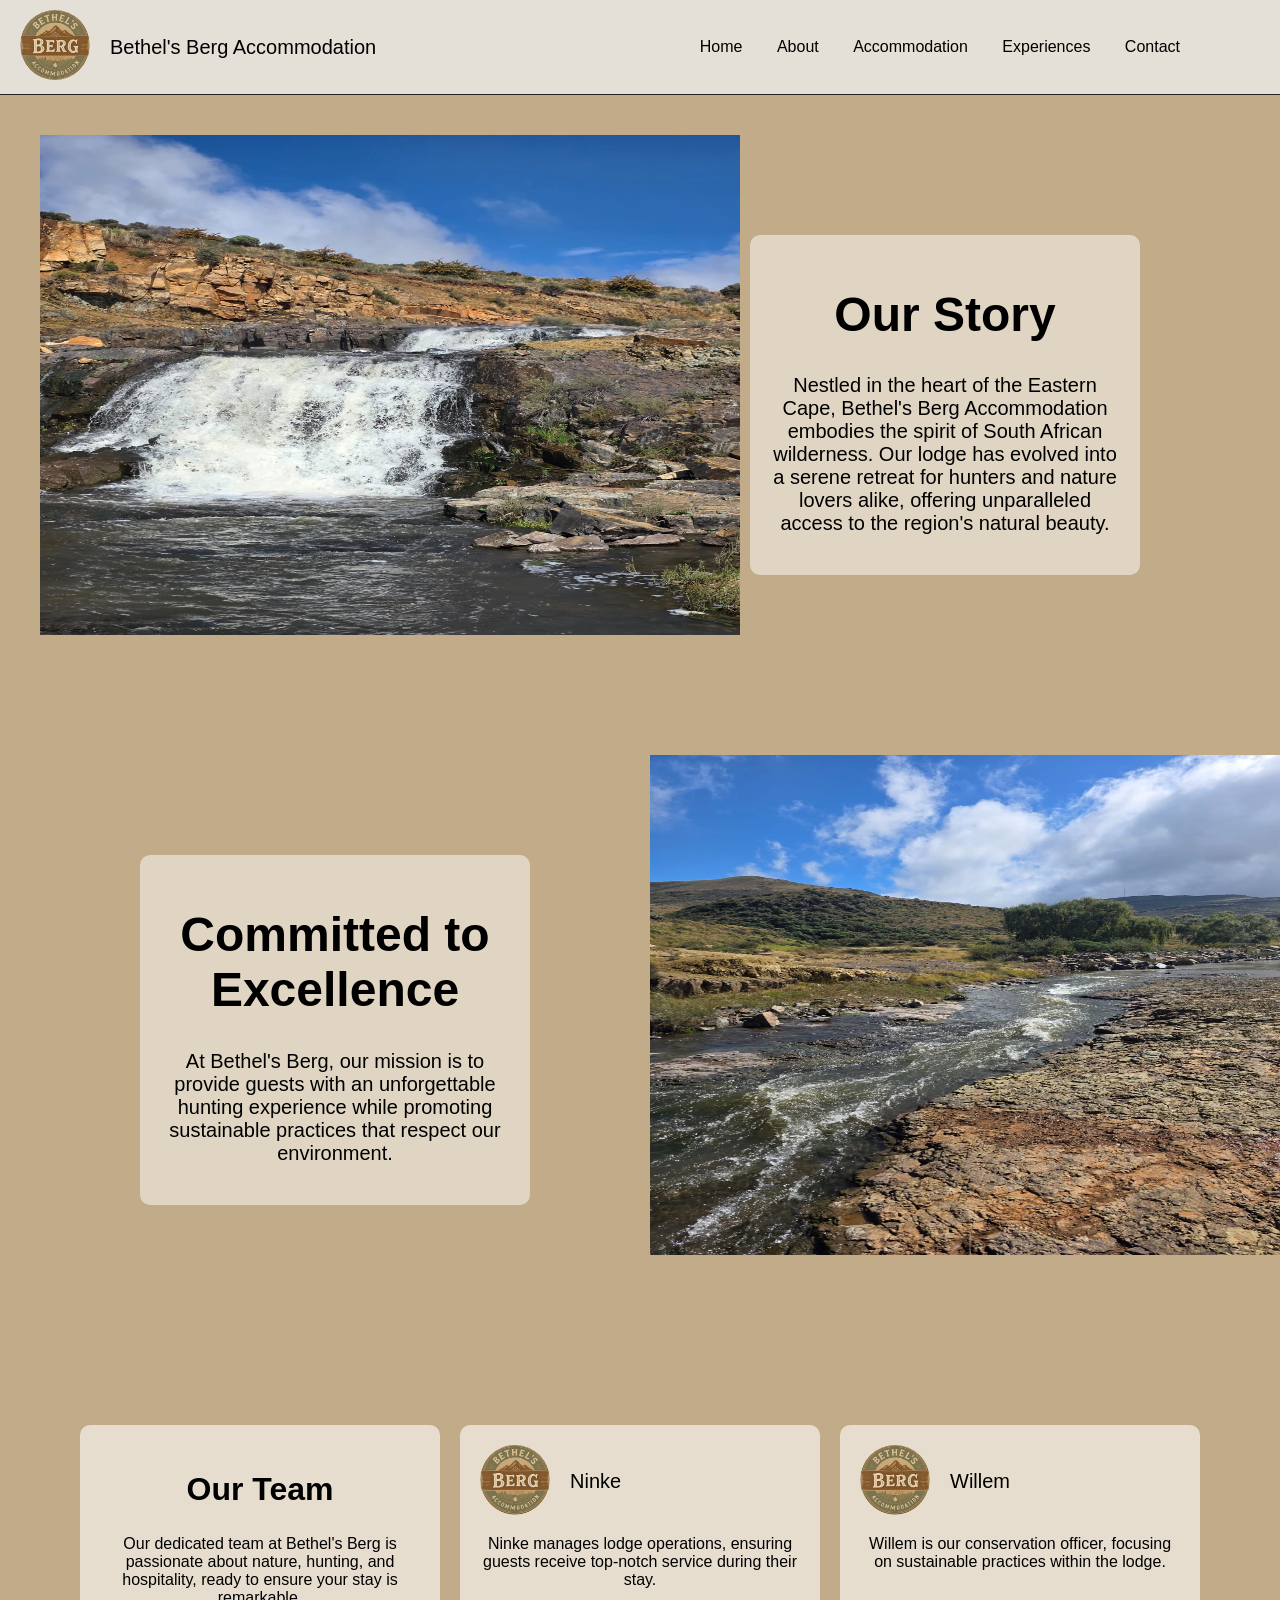
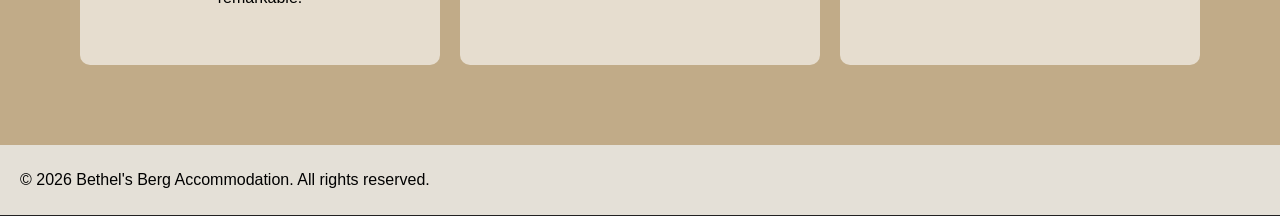
==== about/index.html @ ffed7e51 "Added all necessary files to project" ====
<!DOCTYPE html>
<html lang="en">
<head>
  <meta charset="UTF-8">

  <title>About</title>

  <link rel="stylesheet" href="/style.css">
  <link rel="icon" href="/logo.png" type="image/png+xml">
</head>
<body>

<div id="header"></div>

<main>
      <div class="card-pic">
        <img src="/images/about/waterfall.jpg" width="700" height="500">
        <div class="card-1">
            <h1>Our Story</h1>
            <p>
                Nestled in the heart of the Eastern Cape, 
                Bethel's Berg Accommodation embodies the 
                spirit of South African wilderness. 
                Our lodge has evolved into a serene retreat 
                for hunters and nature lovers alike, offering 
                unparalleled access to the region's natural beauty.
            </p>
        </div>
    </div>
  
    <div class="card-pic">
        <div class="card-1">
            <h1>Committed to Excellence</h1>
            <p>
              At Bethel's Berg, our mission is to provide 
              guests with an unforgettable hunting experience 
              while promoting sustainable practices that respect our environment.
            </p>
        </div>
        <img src="/images/about/river.jpg"  width="700" height="500">
    </div>

    <div class="cards">
        <div class="card-2">
            <h2>Our Team</h2>
            <p>Our dedicated team at Bethel's Berg is 
              passionate about nature, hunting, and 
              hospitality, ready to ensure your stay 
              is remarkable.</p>
        </div>
        <div class="card-2">
            <div class="brand2">
                <a href="/index.html">
                    <img src="/logo.png" class="logo">
                </a>
                <span class="site-title">Ninke</span>
            </div>
            <p>
              Ninke manages lodge operations, 
              ensuring guests receive top-notch 
              service during their stay.
            </p>
        </div>
        <div class="card-2">
            <div class="brand2">
                <a href="/index.html">
                    <img src="/logo.png" class="logo">
                </a>
                <span class="site-title">Willem</span>
            </div>
            <p>
              Willem is our conservation officer, 
              focusing on sustainable practices 
              within the lodge.
            </p>
        </div>
    </div>

</main>

<div id="footer"></div>

<script src="/include.js"></script>
</body>
</html>
---- style.css ----
body {
  background: #c1ab88;
  color: #000000;
  margin: 0px;
  font-family: Arial, sans-serif;
}

header {
  background: rgb(228, 224, 215);
  color: #000000;
  backdrop-filter: blur(10px);
  border-bottom: 1px solid #222;
}


footer {
  background: rgb(228, 224, 215);
  color: #000000;
  backdrop-filter: blur(10px);
  border-bottom: 1px solid #222;
  padding: 10px 20px;
}

.logo {
  width: 70px;
  height: 70px;
  border-radius: 50%;
  object-fit: cover;
}

.site-header {
  display: flex;
  justify-content: space-between; /* pushes nav to right */
  align-items: center;
  padding: 10px 20px;
}
.brand {
  align-items: center;
  display: flex;
  justify-content: space-between;
}

.brand2 {
  align-items: center;
  display: flex;
}
.site-title {
  font-size: 20px;
  margin-left: 20px;
  text-decoration: none;
}
nav {
  margin-right: 80px;
}
nav a {
  color: rgb(0, 0, 0);
  margin-left: 30px;
  text-decoration: none;
}

main {
  /* padding: 40px; */
}

.hero {
  position: relative;
  background-image: url('/images/home/hero-image.jpeg');
  background-size: cover;
  background-position: center; /* Centers the image */
  background-repeat: no-repeat;
  height: 80vh;
  display: flex;
  flex-direction: column;
  justify-content: center;
  align-items: center;
  text-align: center;
  min-height: 700px;

  color: rgb(0, 0, 0);
  padding: 20px;
}

.overlay {
  position: absolute;
  inset: 0;
  background: rgba(255, 255, 255, 0.3);
  z-index: 1;
}
.hero-content {
  position: relative;
  z-index: 2;
}

.cropped-img {
  width: 700px;
  height: 700px;

  object-fit: cover;        /* fills container, crops excess */
  object-position: left;    /* keeps left side, crops right */
}

.cropped-img-acc {
  width: 700px;
  height: 400px;

  object-fit: cover;        /* fills container, crops excess */
  object-position: top;    /* keeps left side, crops right */
}

.cropped-img-exp-1 {
  width: 700px;
  height: 500px;

  object-fit: cover;        /* fills container, crops excess */
  object-position: top;    /* keeps left side, crops right */
}

.cropped-img-exp-2 {
  width: 700px;
  height: 500px;

  object-fit: cover;        /* fills container, crops excess */
  object-position: center;    /* keeps left side, crops right */
}

.cropped-img-exp-3 {
  width: 500px;
  height: 500px;

  object-fit: cover;        /* fills container, crops excess */
  object-position: top;    /* keeps left side, crops right */
}

.cropped-img-exp-4 {
  width: 500px;
  height: 300px;

  object-fit: cover;        /* fills container, crops excess */
  object-position: top;    /* keeps left side, crops right */
}

.image-row {
  display: flex;
  gap: 25px;
  margin-left: 50px;
  margin-right: 50px;
  align-items: flex-start;
  padding-bottom: 100px;
}
.image-row img {
  width: 300px;
  height: 400px;
  object-fit: cover;
  transform: translateY(calc(var(--i) * 50px));
}

h1 {
  font-size: 60px;
}

.hero h1 {
  font-size: 80px;
  letter-spacing: 3px;
  text-shadow: 0 0 15px rgba(255, 213, 0, 0.25);
}

.hero p {
  font-size: 18px;
  opacity: 0.7;
  margin-bottom: 30px;
  max-width: 500px;
  line-height: 1.5;
}

.card-pic {
  display: grid;
  grid-template-columns: repeat(auto-fit, minmax(250px, 1fr));
  gap: 20px;
  padding: 40px;
  text-align: center;
}

.card-1 {
  position: center;
  background-size: cover;
  background-position: center;
  border-radius: 10px;
  padding: 20px;
  margin: 100px;
  overflow: hidden;
  transition: 0.2s;
  background: rgba(255, 255, 255, 0.5)
}
.card-1-lane {
  position: center;
  background-size: cover;
  background-position: center;
  border-radius: 10px;
  padding: 20px;
  margin-left: 300px;
  margin-right: 300px;
  min-height: 200px;
  overflow: hidden;
  transition: 0.2s;
  background: rgba(255, 255, 255, 0.5)
}

.card-1 h1 {
  font-size: 48px;
}
.card-1 p {
  font-size: 20px;
}


.cards {
  display: grid;
  grid-template-columns: repeat(auto-fit, minmax(250px, 1fr));
  gap: 20px;
  padding: 40px;
  margin: 40px;
  text-align: center;
}

.card-2 {
  position: relative;
  background-size: cover;
  background-position: center;
  border-radius: 10px;
  padding: 20px;
  min-height: 200px;
  overflow: hidden;
  transition: 0.2s;
  background: rgba(255, 255, 255, 0.6);
}

.card-2 h1 {
  font-size: 60px;
}
.card-2 h2 {
  font-size: 32px;
}
.card-2 p {
  font-size: 16px;
}


.quotes {
  display: grid;
  grid-template-columns: repeat(auto-fit, minmax(250px, 4fr));
  gap: 0px;
  padding: 0px;
  margin: 0px;
  text-align: left;
}

.card-3 {
  position: relative;
  background-size: cover;
  background-position: center;
  border-radius: 0px;
  padding: 20px;
  min-height: 200px;
  overflow: hidden;
  transition: 0.2s;
  background: rgba(255, 255, 255, 0.3);
}
.card-3 p {
  font-size: 16px;
}


.card-4 {
  position: relative;
  background-size: cover;
  background-position: center;
  justify-content: center;  /* horizontal */
  align-items: center;      /* vertical */
  text-align: center;
  border-radius: 10px;
  padding: 2;
  min-height: 200px;
  overflow: hidden;
  transition: 0.2s;
  background: rgba(255, 255, 255, 0.3);
}
.card-4 h1 {
  text-align: center;
}
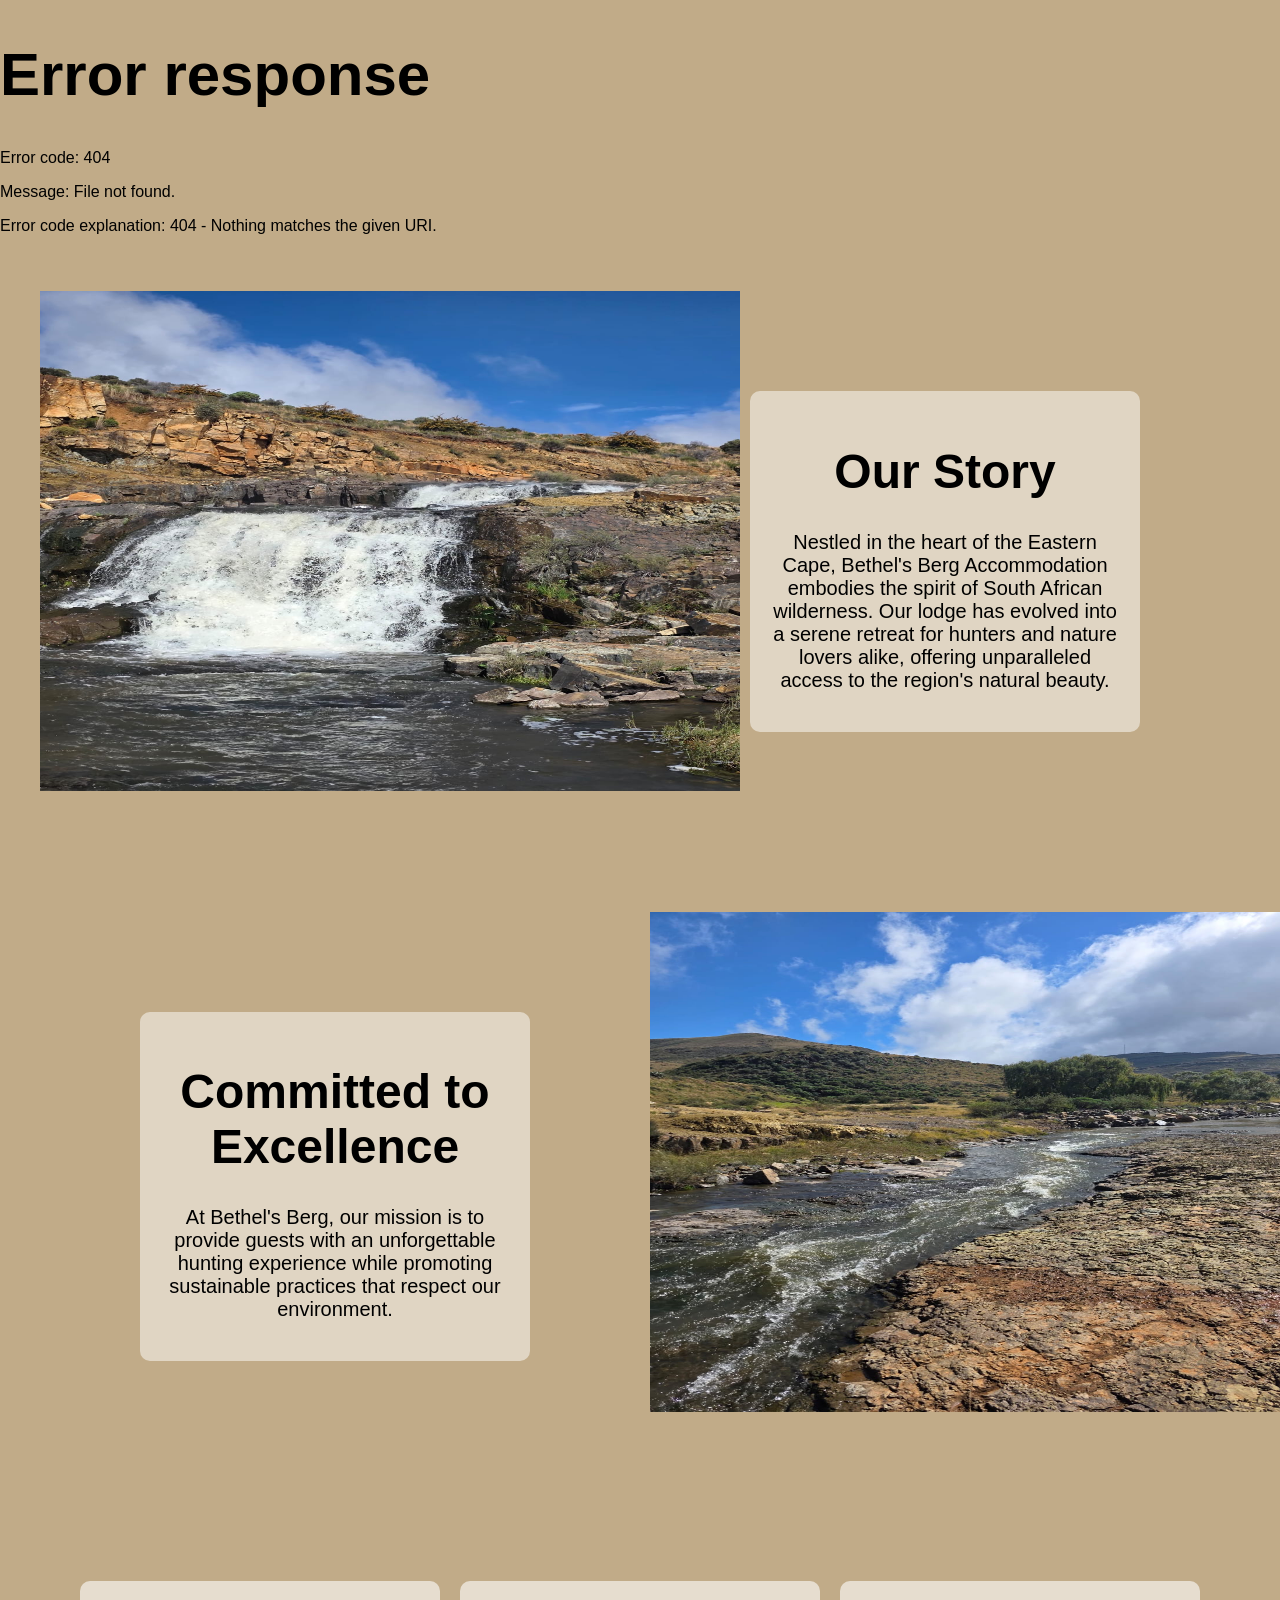
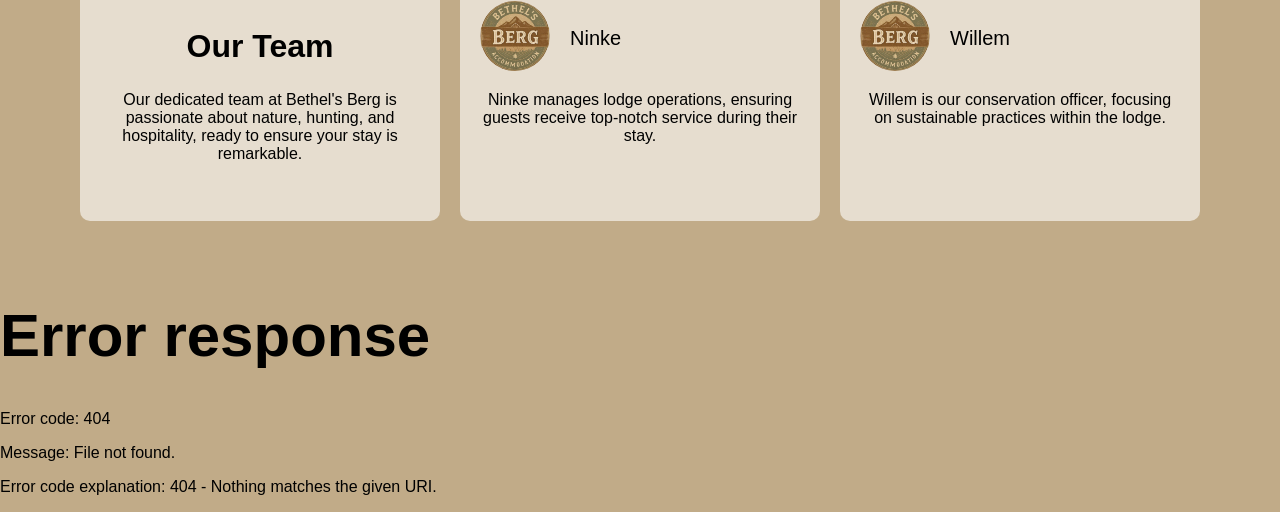
==== commit 5ba058f5: "Adjusted file pos" ====
--- a/about/index.html
+++ b/about/index.html
@@ -5,8 +5,8 @@
 
   <title>About</title>
 
-  <link rel="stylesheet" href="/style.css">
-  <link rel="icon" href="/logo.png" type="image/png+xml">
+  <link rel="stylesheet" href="../style.css">
+  <link rel="icon" href="../logo.png" type="image/png+xml">
 </head>
 <body>
 
@@ -14,7 +14,7 @@
 
 <main>
       <div class="card-pic">
-        <img src="/images/about/waterfall.jpg" width="700" height="500">
+        <img src="../images/about/waterfall.jpg" width="700" height="500">
         <div class="card-1">
             <h1>Our Story</h1>
             <p>
@@ -37,7 +37,7 @@
               while promoting sustainable practices that respect our environment.
             </p>
         </div>
-        <img src="/images/about/river.jpg"  width="700" height="500">
+        <img src="../images/about/river.jpg"  width="700" height="500">
     </div>
 
     <div class="cards">
@@ -50,8 +50,8 @@
         </div>
         <div class="card-2">
             <div class="brand2">
-                <a href="/index.html">
-                    <img src="/logo.png" class="logo">
+                <a href="../index.html">
+                    <img src="../logo.png" class="logo">
                 </a>
                 <span class="site-title">Ninke</span>
             </div>
@@ -63,8 +63,8 @@
         </div>
         <div class="card-2">
             <div class="brand2">
-                <a href="/index.html">
-                    <img src="/logo.png" class="logo">
+                <a href="../index.html">
+                    <img src="../logo.png" class="logo">
                 </a>
                 <span class="site-title">Willem</span>
             </div>
@@ -80,6 +80,6 @@
 
 <div id="footer"></div>
 
-<script src="/include.js"></script>
+<script src="../include.js"></script>
 </body>
 </html>
--- a/style.css
+++ b/style.css
@@ -56,10 +56,6 @@
   color: rgb(0, 0, 0);
   margin-left: 30px;
   text-decoration: none;
-}
-
-main {
-  /* padding: 40px; */
 }
 
 .hero {
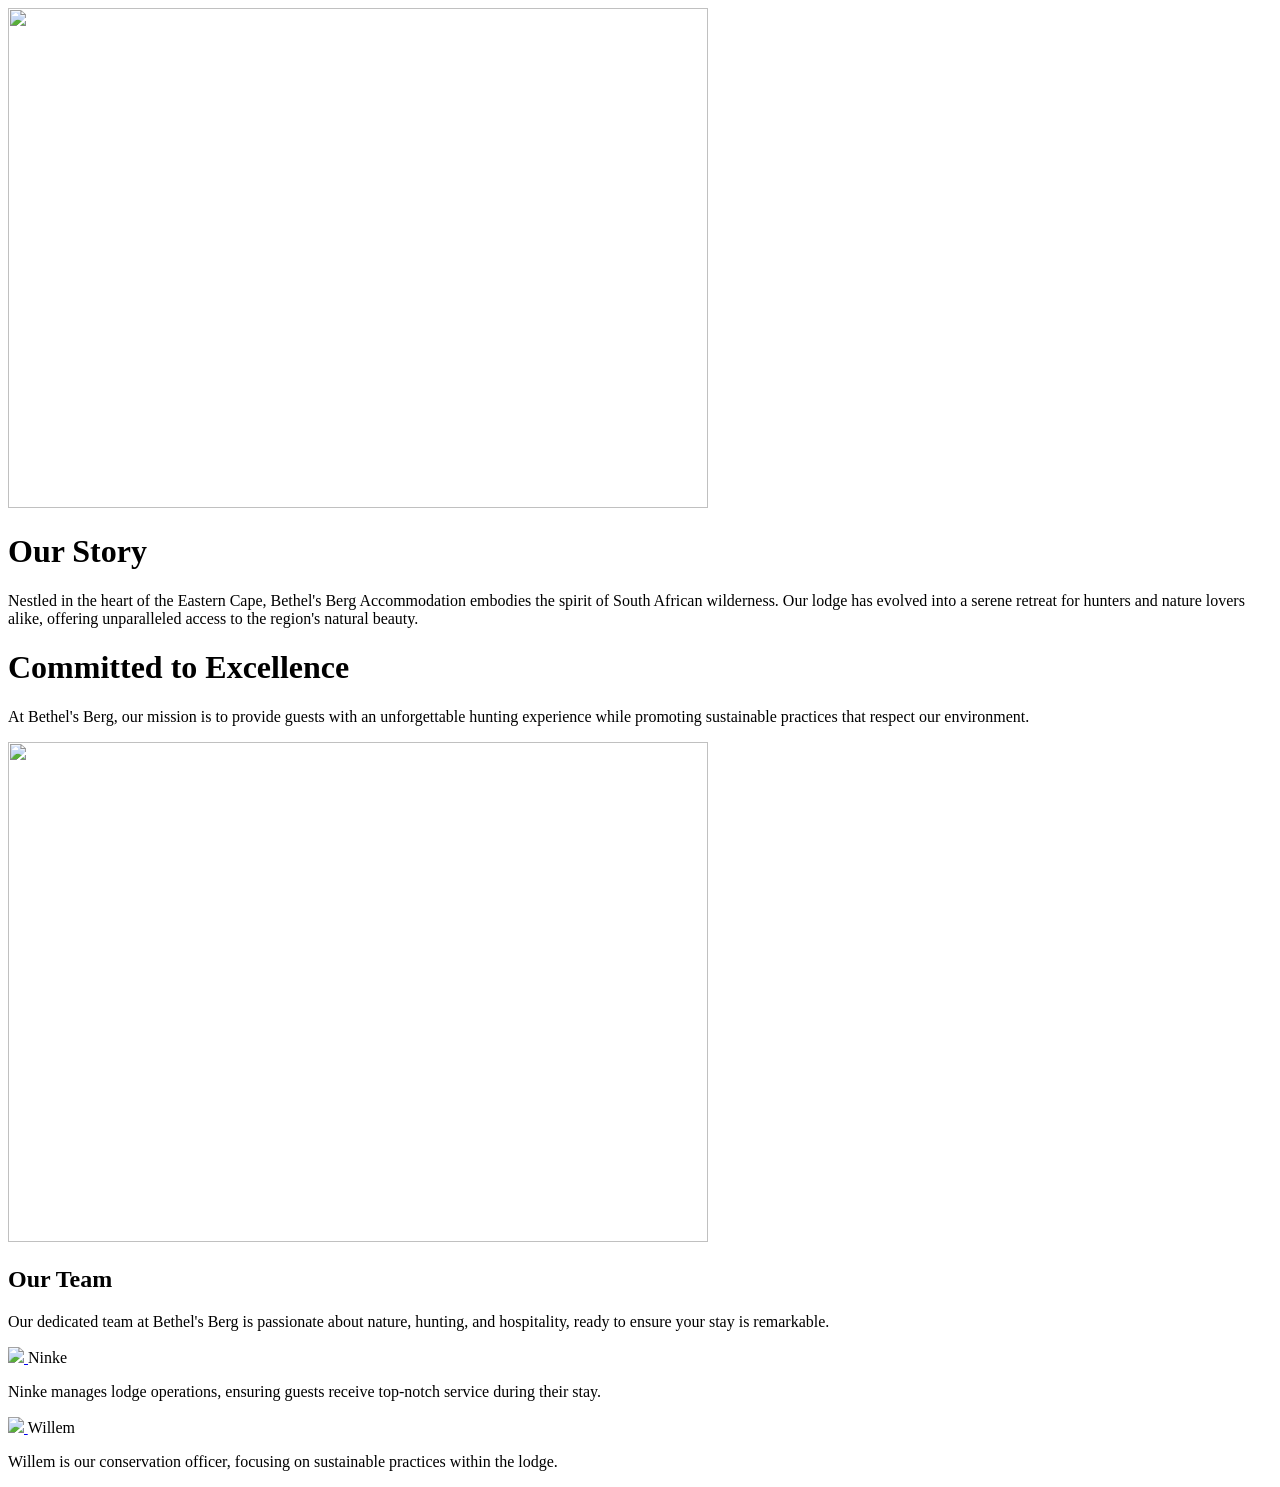
==== commit 60b6dc18: "Adjusted file pos" ====
--- a/about/index.html
+++ b/about/index.html
@@ -4,9 +4,9 @@
   <meta charset="UTF-8">
 
   <title>About</title>
-
-  <link rel="stylesheet" href="../style.css">
-  <link rel="icon" href="../logo.png" type="image/png+xml">
+  <base href="/bethels-berg-accommodation/">
+  <link rel="stylesheet" href="style.css">
+  <link rel="icon" href="logo.png" type="image/png+xml">
 </head>
 <body>
 
@@ -14,7 +14,7 @@
 
 <main>
       <div class="card-pic">
-        <img src="../images/about/waterfall.jpg" width="700" height="500">
+        <img src="images/about/waterfall.jpg" width="700" height="500">
         <div class="card-1">
             <h1>Our Story</h1>
             <p>
@@ -37,7 +37,7 @@
               while promoting sustainable practices that respect our environment.
             </p>
         </div>
-        <img src="../images/about/river.jpg"  width="700" height="500">
+        <img src="images/about/river.jpg"  width="700" height="500">
     </div>
 
     <div class="cards">
@@ -50,8 +50,8 @@
         </div>
         <div class="card-2">
             <div class="brand2">
-                <a href="../index.html">
-                    <img src="../logo.png" class="logo">
+                <a href="index.html">
+                    <img src="logo.png" class="logo">
                 </a>
                 <span class="site-title">Ninke</span>
             </div>
@@ -63,8 +63,8 @@
         </div>
         <div class="card-2">
             <div class="brand2">
-                <a href="../index.html">
-                    <img src="../logo.png" class="logo">
+                <a href="index.html">
+                    <img src="logo.png" class="logo">
                 </a>
                 <span class="site-title">Willem</span>
             </div>
@@ -80,6 +80,6 @@
 
 <div id="footer"></div>
 
-<script src="../include.js"></script>
+<script src="include.js"></script>
 </body>
 </html>
